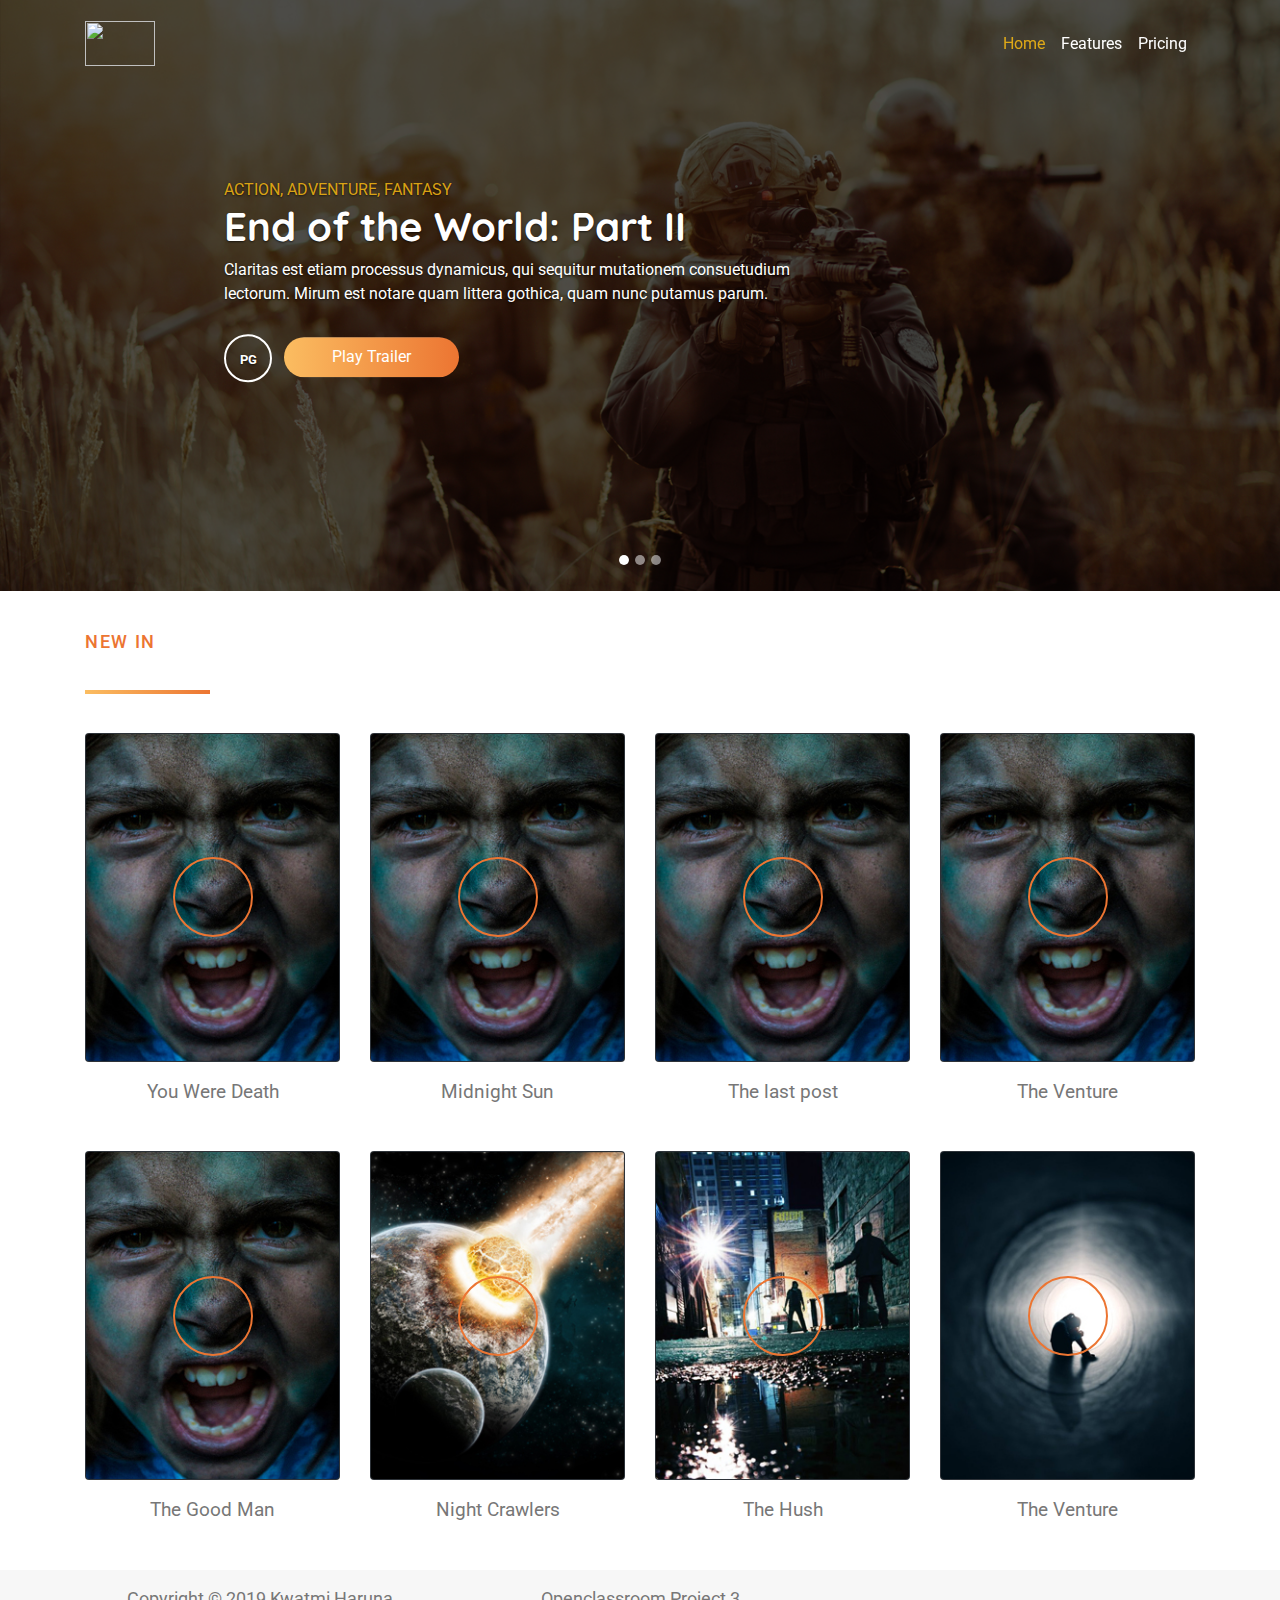
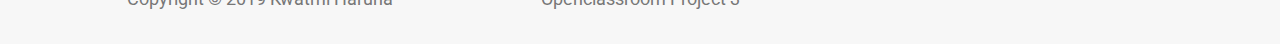
==== index.html @ f4b0bf97 "font changed" ====
<!DOCTYPE html>
<html>
<head>
	<title></title>
	<!-- css -->
	<link rel="stylesheet" href="https://stackpath.bootstrapcdn.com/bootstrap/4.3.1/css/bootstrap.min.css" integrity="sha384-ggOyR0iXCbMQv3Xipma34MD+dH/1fQ784/j6cY/iJTQUOhcWr7x9JvoRxT2MZw1T" crossorigin="anonymous">
	<!-- font -->
	<link rel="stylesheet" href="https://use.fontawesome.com/releases/v5.7.2/css/all.css" integrity="sha384-fnmOCqbTlWIlj8LyTjo7mOUStjsKC4pOpQbqyi7RrhN7udi9RwhKkMHpvLbHG9Sr" crossorigin="anonymous">
	<link href="https://fonts.googleapis.com/css?family=Roboto|Quicksand|Noto+Sans" rel="stylesheet">
	<!-- custom css  -->
	<link rel="stylesheet" type="text/css" href="css/style.css">
</head>
<body>
	<section class="header">
		<nav class="navbar navbar-expand-lg fixed-top navbar-light text-white  px-5 py-3">
			<div class="container nav-container">
  				<a class="navbar-brand header-logo" href="#"><img src="img/logo.png" alt=""></a>
  				<button class="navbar-toggler" type="button" data-toggle="collapse" data-target="#navbarNavAltMarkup" aria-controls="navbarNavAltMarkup" aria-expanded="false" aria-label="Toggle navigation">
  					<i class="fa fa-bars text-white"></i>
				</button>
			  	<div class="collapse navbar-collapse" id="navbarNavAltMarkup">
				    <div class="navbar-nav ml-auto">
				      <a class="nav-item nav-link active" href="#">Home <span class="sr-only">(current)</span></a>
				      <a class="nav-item nav-link" href="#">Features</a>
				      <a class="nav-item nav-link" href="#">Pricing</a>
				    
				    </div>
			  	</div>
			</div>
		</nav>
	</section>

	<!-- slider -->
	<section>
		<div class="cotainer-fluid">
  			<div id="carouselExampleCaptions" class="carousel slide" data-ride="carousel">
    			<ol class="carousel-indicators">
			      <li data-target="#carouselExampleCaptions" data-slide-to="0" class="active"></li>
			      <li data-target="#carouselExampleCaptions" data-slide-to="1"></li>
			      <li data-target="#carouselExampleCaptions" data-slide-to="2"></li>
    			</ol>
   				<div class="carousel-inner">
      				<div class="carousel-item active">
				        <img src="img/hero-1.jpg" alt="" class="d-block w-100" alt="...">
				        <div class="carousel-caption ">
				          <span>ACTION, ADVENTURE, FANTASY</span>
				          <h1 class="head-caption">End of the World: Part II</h1>
				          <p class="d-none  d-lg-block">Claritas est etiam processus dynamicus, qui sequitur mutationem consuetudium lectorum. Mirum est notare quam littera gothica, quam nunc putamus parum.</p>
				          <div class="buttons">
								<span class="certificate">
								PG
								</span>
					           <button type="button" class="btn btn-light btn-trailer px-5 py-2">Play Trailer</button>
				       		</div>
				        </div>
      				</div>
      				<div class="carousel-item" >
        				<img src="img/hero-2.jpg" class="d-block w-100" alt="...">
				        <div class="carousel-caption ">
				        <span>ACTION, ADVENTURE, FANTASY</span>
				          <h1 class="head-caption">End of the World: Part II</h1>
				          <p class="d-none  d-lg-block">Claritas est etiam processus dynamicus, qui sequitur mutationem consuetudium lectorum. Mirum est notare quam littera gothica, quam nunc putamus parum.</p>
				          <div class="buttons">
								<span class="certificate">
								PG
								</span>
					           <button type="button" class="btn btn-light btn-trailer px-5 py-2">Play Trailer</button>
				       		</div>
				        </div>
      				</div>
      				<div class="carousel-item">
				        <img src="img/hero-3.jpg" class="d-block w-100" alt="...">
				        <div class="carousel-caption ">
				        	<span>ACTION, ADVENTURE, FANTASY</span>
	          				<h1 class="head-caption">End of the World: Part II</h1>
	          				<p class="d-none  d-lg-block">Claritas est etiam processus dynamicus, qui sequitur mutationem consuetudium lectorum. Mirum est notare quam littera gothica, quam nunc putamus parum.</p>
	          				 <div class="buttons">
								<span class="certificate">
								PG
								</span>
					           <button type="button" class="btn btn-light btn-trailer px-5 py-2">Play Trailer</button>
				       		</div>
	        			</div>
      				</div>
    			</div>
    			<!-- <a class="carousel-control-prev" href="#carouselExampleCaptions" role="button" data-slide="prev">
			      <span class="carousel-control-prev-icon" aria-hidden="true"></span>
			      <span class="sr-only">Previous</span>
    			</a>
			    <a class="carousel-control-next" href="#carouselExampleCaptions" role="button" data-slide="next">
			      <span class="carousel-control-next-icon" aria-hidden="true"></span>
			      <span class="sr-only">Next</span>
			    </a> -->
    		</div>
		</div>
	</section>
	<!-- test -->
	<scection>
		<div class="container">
			<div class="row py-3">
				<div class="col-lg-12 my-4">
					<h2 class="tittle-txt">New in</h2>
				</div>

				
				<div class="col-lg-3 col-md-6 col-sm-6 col-xs-12 my-3">
					<div class="card bg-dark text-white rounded testing ">
					  <img src="img/movie-1.jpg" class="card-img testing" alt="...">
					  <div class="card-img-overlay overlay-bg ">
					  	<div class="card-tittle text-center aling-self-center">
					  		<i class="fas fa-play" data-toggle="modal" data-target="#exampleModalCenter" ></i>	
					  	</div>					    
					  </div>
					</div>
					<div class="rating text-center py-2">
						<p>You Were Death</p>
						<i class="fas fa-star  review"></i>
						<i class="fas fa-star  review"></i>
						<i class="fas fa-star  review"></i>
						<i class="fas fa-star review"></i>
						<i class="fas fa-star review"></i>
					</div>
				</div>
				<div class="col-lg-3 col-md-6 col-sm-6 col-xs-12 my-3 ">
					<div class="card bg-dark text-white rounded ">
					  <img src="img/movie-1.jpg" class="card-img " alt="...">
					  <div class="card-img-overlay overlay-bg ">
					  	<div class="card-tittle text-center aling-self-center">
					  		<i class="fas fa-play" data-toggle="modal" data-target="#exampleModalCenter"></i>	
					  	</div>
										    
					  </div>
					</div>
					<div class="rating text-center py-2">
						<p>Midnight Sun</p>
						<i class="fas fa-star  review"></i>
						<i class="fas fa-star  review"></i>
						<i class="fas fa-star  "></i>
						<i class="fas fa-star "></i>
						<i class="fas fa-star "></i>
					</div>
				</div>
				<div class="col-lg-3 col-md-6 col-sm-6 col-xs-12 my-3">
					<div class="card bg-dark text-white rounded ">
					  <img src="img/movie-1.jpg" class="card-img testing" alt="...">
					  <div class="card-img-overlay overlay-bg ">
					  	<div class="card-tittle text-center aling-self-center">
					  		<i class="fas fa-play" data-toggle="modal" data-target="#exampleModalCenter"></i>	
					  	</div>				    
					  </div>
					</div>
					<div class="rating text-center py-2">
						<p>The last post</p>
						<i class="fas fa-star  review"></i>
						<i class="fas fa-star  review"></i>
						<i class="fas fa-star  review"></i>
						<i class="fas fa-star review"></i>
						<i class="fas fa-star "></i>
					</div>
				</div>
				<div class="col-lg-3 col-md-6 col-sm-6 col-xs-12  my-3">
					<div class="card bg-dark text-white rounded ">
					  <img src="img/movie-1.jpg" class="card-img testing" alt="...">
					  <div class="card-img-overlay overlay-bg ">
					  	<div class="card-tittle text-center aling-self-center">
					  		<i class="fas fa-play" data-toggle="modal" data-target="#exampleModalCenter"></i>	
					  	</div>				    
					  </div>
					</div>
					<div class="rating text-center py-2">
						<p>The Venture</p>
						<i class="fas fa-star  review"></i>
						<i class="fas fa-star  review"></i>
						<i class="fas fa-star  review"></i>
						<i class="fas fa-star "></i>
						<i class="fas fa-star "></i>
					</div>
				</div>
				<div class="col-lg-3 col-md-6 col-sm-6 col-xs-12 my-3 ">
					<div class="card bg-dark text-white rounded ">
					  <img src="img/movie-1.jpg" class="card-img testing" alt="...">
					  <div class="card-img-overlay overlay-bg ">
					  	<div class="card-tittle text-center aling-self-center">
					  		<i class="fas fa-play" data-toggle="modal" data-target="#exampleModalCenter"></i>	
					  	</div>
										    
					  </div>
					</div>
					<div class="rating text-center py-2">
						<p>The Good Man</p>
						<i class="fas fa-star  review"></i>
						<i class="fas fa-star  review"></i>
						<i class="fas fa-star  review"></i>
						<i class="fas fa-star "></i>
						<i class="fas fa-star "></i>
					</div>
				</div>
				<div class="col-lg-3 col-md-6 col-sm-6 col-xs-12 my-3">
					<div class="card bg-dark text-white">
					  <img src="img/movie-2.jpg" class="card-img" alt="...">
					  <div class="card-img-overlay overlay-bg">
					    <div class="card-title text-center aling-self-center">
					  		<i class="fas fa-play" data-toggle="modal" data-target="#exampleModalCenter"></i>	
					  	</div>
					  </div>
					</div>
					<div class="rating text-center py-2">
						<p>Night Crawlers</p>
						<i class="fas fa-star  review"></i>
						<i class="fas fa-star  review"></i>
						<i class="fas fa-star  review"></i>
						<i class="fas fa-star review"></i>
						<i class="fas fa-star review"></i>
					</div>
				</div>
				<div class="col-lg-3 col-md-6 col-sm-6 col-xs-12 my-3">
					<div class="card bg-dark text-white">
					  <img src="img/movie-3.jpg" class="card-img card-over" alt="...">
					  <div class="card-img-overlay overlay-bg">
					    <div class="card-tittle text-center aling-self-center">
					  		<i class="fas fa-play" data-toggle="modal" data-target="#exampleModalCenter"></i>	
					  	</div>
					  </div>
					</div>
					<div class="rating text-center py-2">
						<p>The Hush</p>
						<i class="fas fa-star  review"></i>
						<i class="fas fa-star  review"></i>
						<i class="fas fa-star  review"></i>
						<i class="fas fa-star"></i>
						<i class="fas fa-star"></i>
					</div>
				</div>
				<div class="col-lg-3 col-md-6 col-sm-6 col-xs-12 my-3">
					<div class="card bg-dark text-white testing">
					  <img src="img/movie-4.jpg" class="card-img" alt="...">
					  <div class="card-img-overlay overlay-bg">
					    <div class="card-tittle text-center aling-self-center">
					  		<i class="fas fa-play" data-toggle="modal" data-target="#exampleModalCenter"></i>	
					  	</div>
					  </div>
					</div>
					<div class="rating text-center py-2">
						<p>The Venture</p>
						<i class="fas fa-star  review"></i>
						<i class="fas fa-star  review"></i>
						<i class="fas fa-star  review"></i>
						<i class="fas fa-star review"></i>
						<i class="fas fa-star"></i>
					</div>
				</div>
				
			</div>
			
		</div>
	</scection>
	<section>
		<footer>
				<div class="container py-3"	>
					<div class="row">
						<div class="col-lg-4 text-center  col-md-6 col-sm-6 col-xs-12">
							<p class="footer-text">Copyright &copy; 2019 Kwatmi Haruna</p>
						</div>
						<div class="col-lg-4 text-center  col-md-6 col-sm-6 col-xs-12">
							<p class="footer-text">Openclassroom Project 3 </p>
						</div>
						<div class="col-lg-4 text-center  col-md-12 col-sm-6 col-xs-12">
							<i class="fab fa-facebook-square footer-icon review"></i>
							<i class="fab fa-twitter-square footer-icon review"></i>
							<i class="fab fa-instagram footer-icon review"></i>
							
						</div>
					</div>
					
				</div>
		</footer>
	</section>

	<!-- modal -->

	<div class="modal fade" id="exampleModalCenter" tabindex="-1" role="dialog" aria-labelledby="exampleModalCenterTitle" aria-hidden="true">
  <div class="modal-dialog modal-dialog-centered" role="document">
    <div class="modal-content">
      <div class="modal-header">
        <h5 class="modal-title" id="exampleModalCenterTitle">Modal title</h5>
        <button type="button" class="close" data-dismiss="modal" aria-label="Close">
          <span aria-hidden="true">&times;</span>
        </button>
      </div>
      <div class="modal-body p-0">
       <iframe width="498" height="315" src="https://www.youtube.com/embed/rPCzao7H6n8?start=14" frameborder="0" allow="accelerometer; autoplay; encrypted-media; gyroscope; picture-in-picture" allowfullscreen></iframe>
      </div>
      <div class="modal-footer">
        <button type="button" class="btn btn-light btn-trailer px-5 py-2" data-dismiss="modal">Close</button>
        <button type="button" class="btn btn-light btn-trailer px-5 py-2">Register to watch</button>
      </div>
    </div>
  </div>
</div>


	<!-- js -->
	<script src="https://code.jquery.com/jquery-3.3.1.slim.min.js" integrity="sha384-q8i/X+965DzO0rT7abK41JStQIAqVgRVzpbzo5smXKp4YfRvH+8abtTE1Pi6jizo" crossorigin="anonymous"></script>
	<script src="https://cdnjs.cloudflare.com/ajax/libs/popper.js/1.14.7/umd/popper.min.js" integrity="sha384-UO2eT0CpHqdSJQ6hJty5KVphtPhzWj9WO1clHTMGa3JDZwrnQq4sF86dIHNDz0W1" crossorigin="anonymous"></script>
	<script src="https://stackpath.bootstrapcdn.com/bootstrap/4.3.1/js/bootstrap.min.js" integrity="sha384-JjSmVgyd0p3pXB1rRibZUAYoIIy6OrQ6VrjIEaFf/nJGzIxFDsf4x0xIM+B07jRM" crossorigin="anonymous"></script>

	<script type="text/javascript">
		 $(window).on("scroll", function() {
            if($(window).scrollTop()) {
                  $('.navbar').addClass('black');
            }

            else {
                  $('.navbar').removeClass('black');
            }
      })
	</script>

	<script type="text/javascript">
		$('.carousel').carousel({
	  interval: 2000
	})
	</script>



</body>
</html>
---- css/style.css ----
body  {
    height: 100%;
    font-family: Roboto;
    color: #fff;

}


.header-logo img{
	width: 70px;
	height: 45px;
}

.navbar-toggler-icon{
  color: #fff;
}
.navbar-light .navbar-nav .nav-link {
    color: rgb(255, 255, 255);
}

.navbar-light .navbar-nav .nav-link:hover {
    color: rgb(255, 255, 255);
    
}

.navbar-light .navbar-nav .active>.nav-link, .navbar-light .navbar-nav .nav-link.active, .navbar-light .navbar-nav .nav-link.show, .navbar-light .navbar-nav .show>.nav-link {
    color: rgba(241, 181, 20, 0.9);
}
.navbar-light .navbar-nav .nav-link:focus, .navbar-light .navbar-nav .nav-link:hover {
    color: rgba(223, 130, 36, 0.92);
}
 .black{
	background-color: #000000d4;
	transition: 5s;
}
/*.carousel-item img{
	width: 100%;
	height: 100%;
}*/
.carousel-item:after {
	content:"";
  display:block;
  position:absolute;
  top:0;
  bottom:0;
  left:0;
  right:0;
  
  background:rgba(0,0,0,0.57);

}

.carousel-indicators li {
  width: 10px;
  height: 10px;
  border-radius: 100%;
}


.carousel-caption {
  position: absolute;
  top: 50%;
  left: 40%;
  transform: translate(-50%, -50%);  
  z-index: 10;
  
  padding-top: 20px;
  
  padding-bottom: 20px;
  
  color: #fff;
  
  text-align: left;
  
  text-shadow: 0 1px 2px rgba(0, 0, 0, .6);

 
}


span {
	 text-align: center;
	 margin-top:  10px;
	 margin-bottom: 30px;
	    color: rgba(241, 181, 20, 0.9);

}

.btn-trailer {

	    border: none;
    background-image: linear-gradient(to right,#fbbd61,#ec7532);
    color: #fff;
    border-radius: 20px;
}

.head-caption{

	 font-family: Quicksand ;
	 font-weight: bold;


}



.certificate{

	    font-size: 13px;
    font-weight: 700;
    line-height: 48px;
    display: inline-block;
    width: 48px;
    height: 48px;
    margin-right: 8px;
    transform: translateY(2px);
    text-align: center;
    color: #fff;
    border: solid 2px #fff;
    border-radius: 50%;
}


/*cards */

.tittle-txt{

      font-size: 18px;
    margin-bottom: 40px;
    letter-spacing: 1.7px;
    text-transform: uppercase;
    color: #ec7532;
}
.tittle-txt::after{
  position: absolute;
    right: auto;
    bottom: -1px;
    display: block;
    width: 125px;
    height: 4px;
    content: '';
    background-image: linear-gradient(to right,#fbbd61,#ec7532);
}

.overlay-bg{

  background:transparent;
  border: 2px solid #ec7532;
  width: 80px;
  height: 80px;
  position: absolute;
  top: 50%;
  left: 50%;
  transform: translate(-50%, -50%);  
  border-radius: 50%;
}
.overlay-bg:hover{

  background:#ec7532;
  width: 80px;
  height: 80px;
  position: absolute;
  top: 50%;
  left: 50%;
  transform: translate(-50%, -50%);  
  border-radius: 50%;
  /*zoom: 1.1*/
  /*color: #ec7532;*/
  ;


}

.fa-play{

 
  font-size: 2.5em;
   color: #fff;

}

.foverlay-bg:hover~ .fa-play{

 
  font-size: 2.5em;
   
    
}

.rating{

  font-size: 1em;
  color: #777;
}

.rating p{
    margin-top: 0.5rem;
    margin-bottom: 0.3rem;
    font-size: 1.2em;

}
.review{
  color: #ec7532;

}

.fa-bars{

  font-size: 2.5em;
}

footer  {
    display: block;
    background: #f7f7f7;
}
.footer-text{

  color: #777;
  font-size:  1.1em;
}

.footer-icon{
  font-size:  2.5em;
}
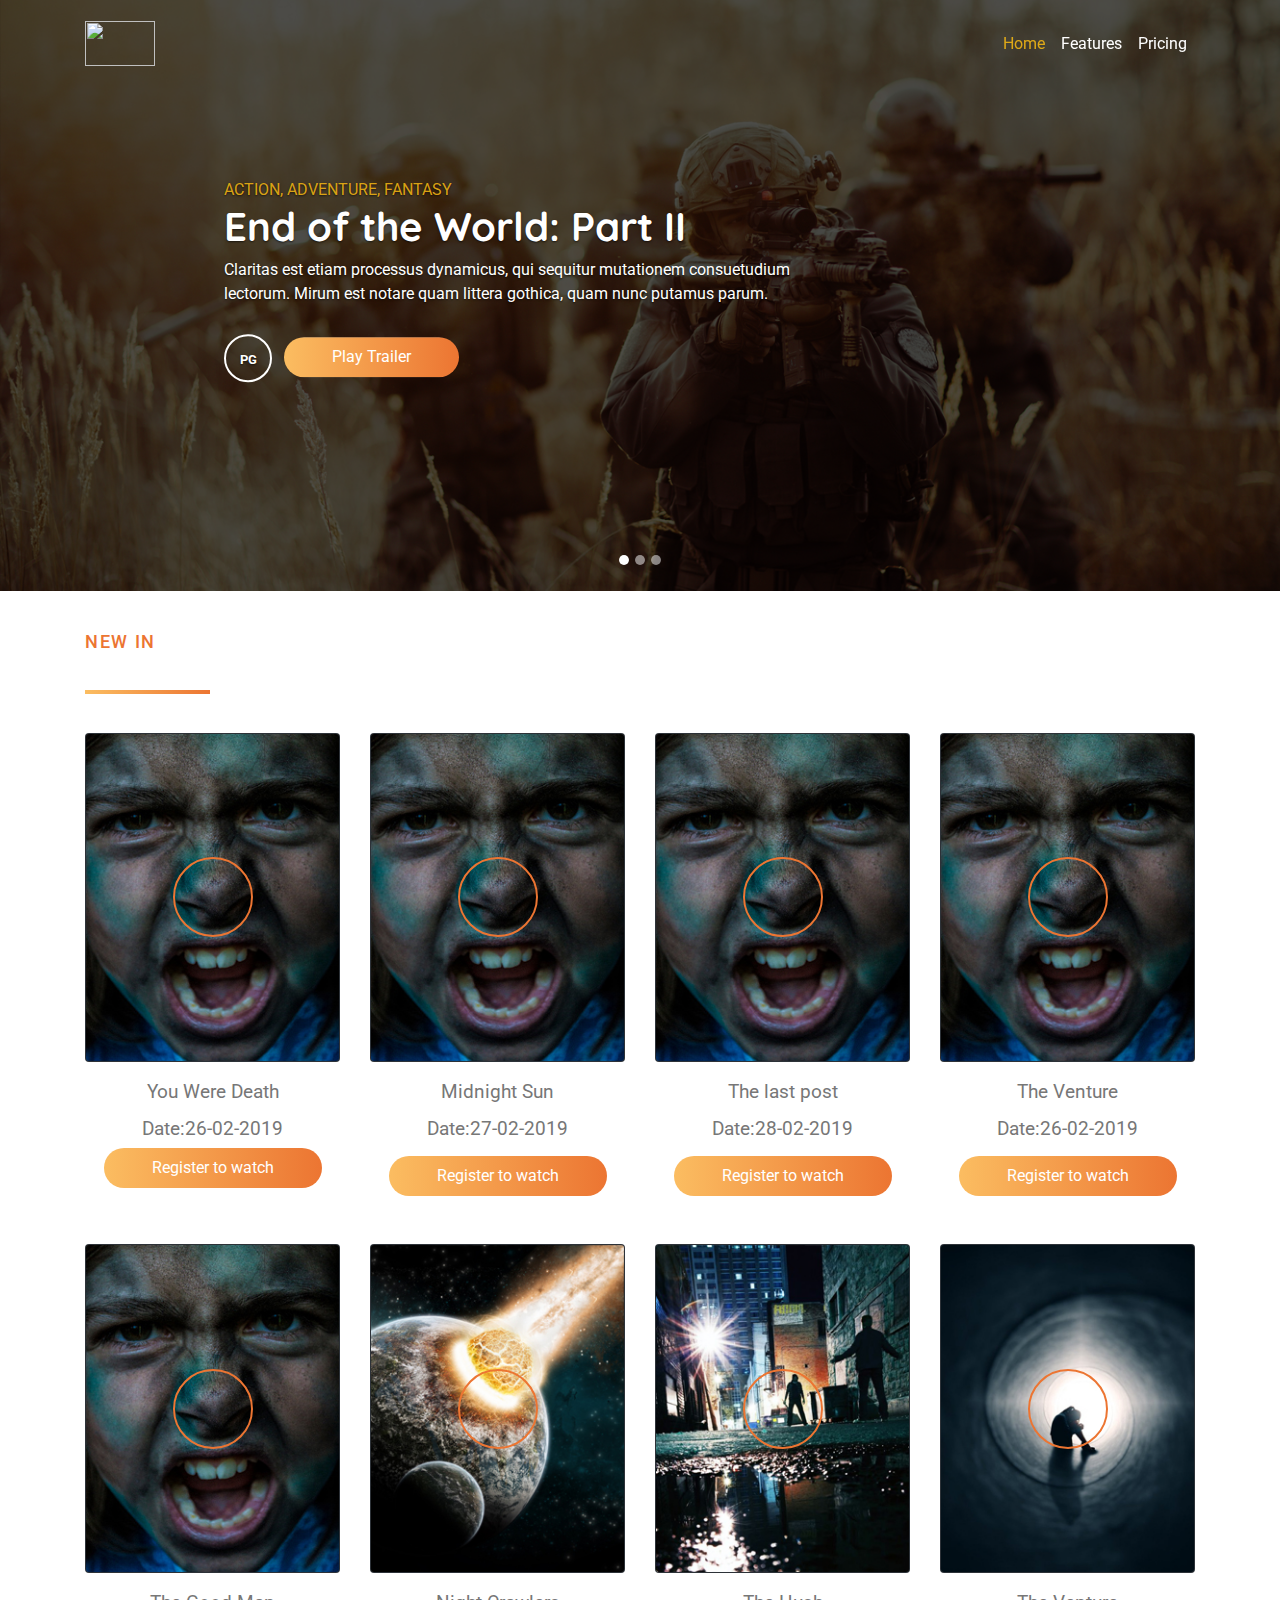
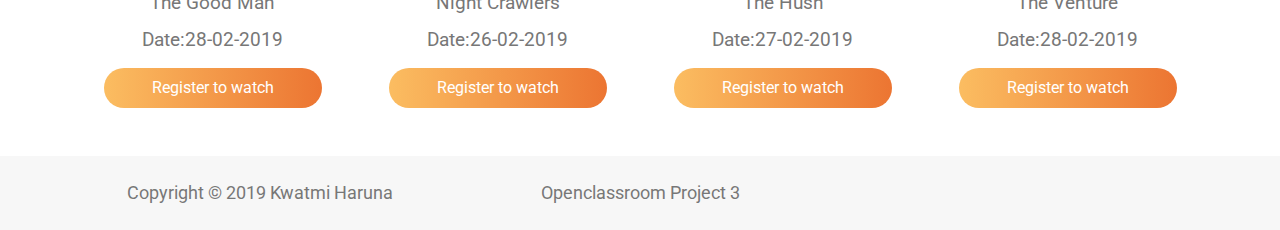
==== commit d1454515: "Update index.html" ====
--- a/index.html
+++ b/index.html
@@ -83,14 +83,6 @@
 	        			</div>
       				</div>
     			</div>
-    			<!-- <a class="carousel-control-prev" href="#carouselExampleCaptions" role="button" data-slide="prev">
-			      <span class="carousel-control-prev-icon" aria-hidden="true"></span>
-			      <span class="sr-only">Previous</span>
-    			</a>
-			    <a class="carousel-control-next" href="#carouselExampleCaptions" role="button" data-slide="next">
-			      <span class="carousel-control-next-icon" aria-hidden="true"></span>
-			      <span class="sr-only">Next</span>
-			    </a> -->
     		</div>
 		</div>
 	</section>
@@ -113,12 +105,14 @@
 					  </div>
 					</div>
 					<div class="rating text-center py-2">
-						<p>You Were Death</p>
-						<i class="fas fa-star  review"></i>
-						<i class="fas fa-star  review"></i>
-						<i class="fas fa-star  review"></i>
-						<i class="fas fa-star review"></i>
-						<i class="fas fa-star review"></i>
+						<p>You Were Death </p>
+						<i class="fas fa-star  review"></i>
+						<i class="fas fa-star  review"></i>
+						<i class="fas fa-star  review"></i>
+						<i class="fas fa-star review"></i>
+						<i class="fas fa-star review"></i>
+						<p>Date:26-02-2019</p>
+						 <button type="button" class="btn btn-light btn-trailer px-5 py-2">Register to watch</button>
 					</div>
 				</div>
 				<div class="col-lg-3 col-md-6 col-sm-6 col-xs-12 my-3 ">
@@ -138,6 +132,8 @@
 						<i class="fas fa-star  "></i>
 						<i class="fas fa-star "></i>
 						<i class="fas fa-star "></i>
+						<p>Date:27-02-2019</p>
+						 <button type="button" class="btn btn-light btn-trailer my-2 px-5 py-2">Register to watch</button>
 					</div>
 				</div>
 				<div class="col-lg-3 col-md-6 col-sm-6 col-xs-12 my-3">
@@ -156,6 +152,8 @@
 						<i class="fas fa-star  review"></i>
 						<i class="fas fa-star review"></i>
 						<i class="fas fa-star "></i>
+						<p>Date:28-02-2019</p>
+						 <button type="button" class="btn btn-light btn-trailer my-2 px-5 py-2">Register to watch</button>
 					</div>
 				</div>
 				<div class="col-lg-3 col-md-6 col-sm-6 col-xs-12  my-3">
@@ -174,7 +172,10 @@
 						<i class="fas fa-star  review"></i>
 						<i class="fas fa-star "></i>
 						<i class="fas fa-star "></i>
-					</div>
+						<p>Date:26-02-2019</p>
+						 <button type="button" class="btn btn-light btn-trailer my-2 px-5 py-2">Register to watch</button>
+					</div>
+
 				</div>
 				<div class="col-lg-3 col-md-6 col-sm-6 col-xs-12 my-3 ">
 					<div class="card bg-dark text-white rounded ">
@@ -193,6 +194,8 @@
 						<i class="fas fa-star  review"></i>
 						<i class="fas fa-star "></i>
 						<i class="fas fa-star "></i>
+						<p>Date:28-02-2019</p>
+						 <button type="button" class="btn btn-light btn-trailer my-2 px-5 py-2">Register to watch</button>
 					</div>
 				</div>
 				<div class="col-lg-3 col-md-6 col-sm-6 col-xs-12 my-3">
@@ -211,6 +214,8 @@
 						<i class="fas fa-star  review"></i>
 						<i class="fas fa-star review"></i>
 						<i class="fas fa-star review"></i>
+						<p>Date:26-02-2019</p>
+						 <button type="button" class="btn btn-light btn-trailer my-2 px-5 py-2">Register to watch</button>
 					</div>
 				</div>
 				<div class="col-lg-3 col-md-6 col-sm-6 col-xs-12 my-3">
@@ -229,6 +234,8 @@
 						<i class="fas fa-star  review"></i>
 						<i class="fas fa-star"></i>
 						<i class="fas fa-star"></i>
+						<p>Date:27-02-2019</p>
+						 <button type="button" class="btn btn-light btn-trailer my-2 px-5 py-2">Register to watch</button>
 					</div>
 				</div>
 				<div class="col-lg-3 col-md-6 col-sm-6 col-xs-12 my-3">
@@ -241,12 +248,14 @@
 					  </div>
 					</div>
 					<div class="rating text-center py-2">
-						<p>The Venture</p>
+						<p>The Venture </p>
 						<i class="fas fa-star  review"></i>
 						<i class="fas fa-star  review"></i>
 						<i class="fas fa-star  review"></i>
 						<i class="fas fa-star review"></i>
 						<i class="fas fa-star"></i>
+						<p>Date:28-02-2019</p>
+						 <button type="button" class="btn btn-light btn-trailer my-2 px-5 py-2">Register to watch</button>
 					</div>
 				</div>
 				
@@ -258,11 +267,11 @@
 		<footer>
 				<div class="container py-3"	>
 					<div class="row">
-						<div class="col-lg-4 text-center  col-md-6 col-sm-6 col-xs-12">
-							<p class="footer-text">Copyright &copy; 2019 Kwatmi Haruna</p>
+						<div class="col-lg-4 text-center  col-md-6 col-sm-6 col-xs-12 py-2">
+							<p class="footer-text my-0">Copyright &copy; 2019 Kwatmi Haruna</p>
 						</div>
-						<div class="col-lg-4 text-center  col-md-6 col-sm-6 col-xs-12">
-							<p class="footer-text">Openclassroom Project 3 </p>
+						<div class="col-lg-4 text-center  col-md-6 col-sm-6 col-xs-12 py-2">
+							<p class="footer-text my-0">Openclassroom Project 3 </p>
 						</div>
 						<div class="col-lg-4 text-center  col-md-12 col-sm-6 col-xs-12">
 							<i class="fab fa-facebook-square footer-icon review"></i>
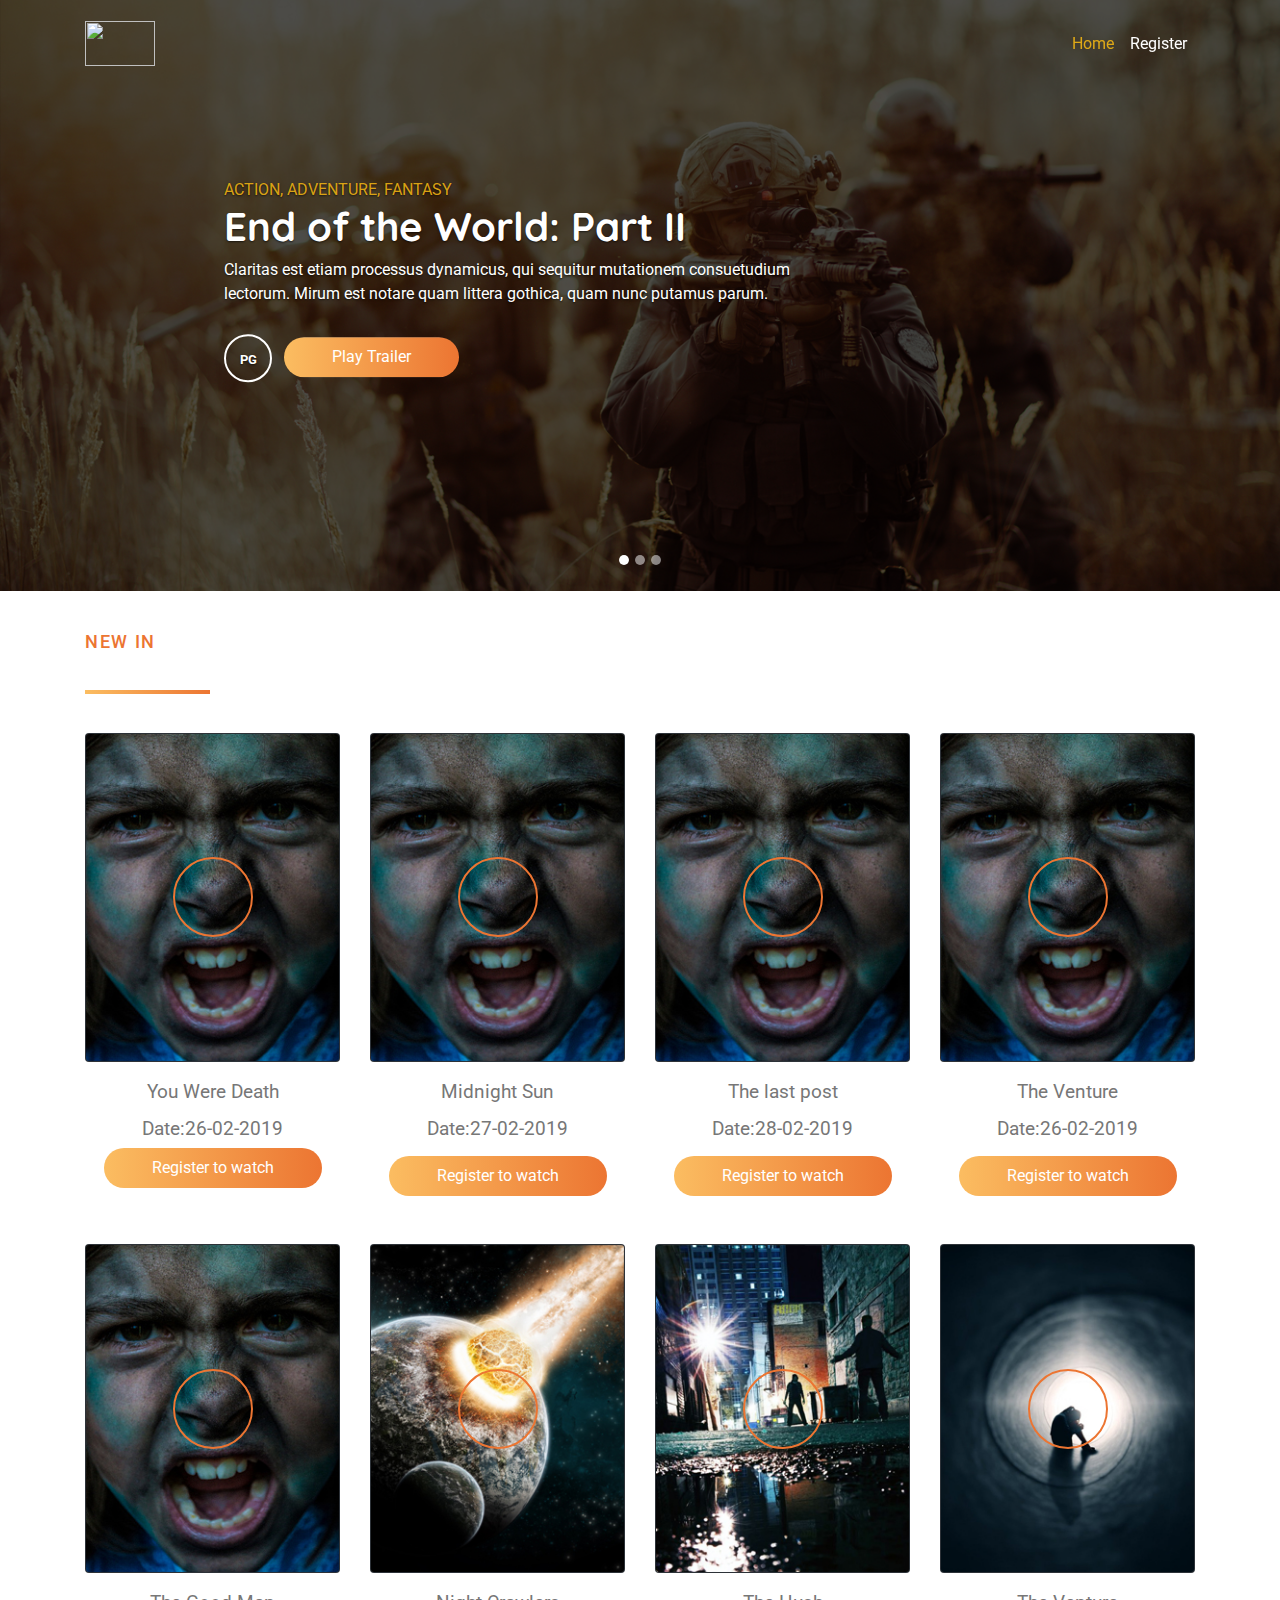
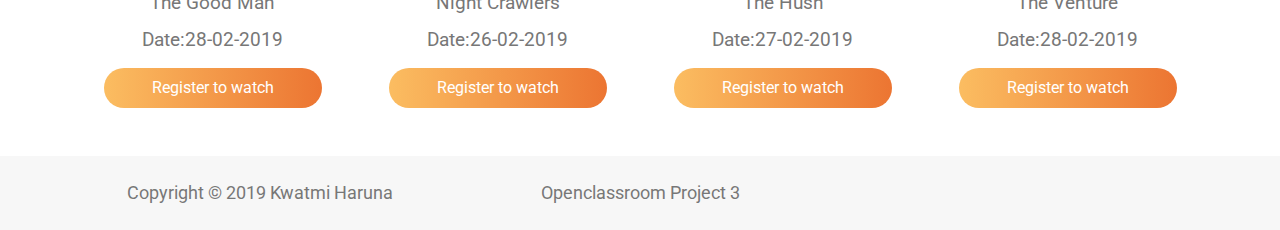
==== commit 9f39a7d0: "Update index.html" ====
--- a/index.html
+++ b/index.html
@@ -14,15 +14,15 @@
 	<section class="header">
 		<nav class="navbar navbar-expand-lg fixed-top navbar-light text-white  px-5 py-3">
 			<div class="container nav-container">
-  				<a class="navbar-brand header-logo" href="#"><img src="img/logo.png" alt=""></a>
+  				<a class="navbar-brand header-logo" href="index.html"><img src="img/logo.png" alt=""></a>
   				<button class="navbar-toggler" type="button" data-toggle="collapse" data-target="#navbarNavAltMarkup" aria-controls="navbarNavAltMarkup" aria-expanded="false" aria-label="Toggle navigation">
   					<i class="fa fa-bars text-white"></i>
 				</button>
 			  	<div class="collapse navbar-collapse" id="navbarNavAltMarkup">
 				    <div class="navbar-nav ml-auto">
-				      <a class="nav-item nav-link active" href="#">Home <span class="sr-only">(current)</span></a>
-				      <a class="nav-item nav-link" href="#">Features</a>
-				      <a class="nav-item nav-link" href="#">Pricing</a>
+				      <a class="nav-item nav-link active" href="index.html">Home <span class="sr-only">(current)</span></a>
+				      <a class="nav-item nav-link" href="register.html">Register</a>
+				     
 				    
 				    </div>
 			  	</div>
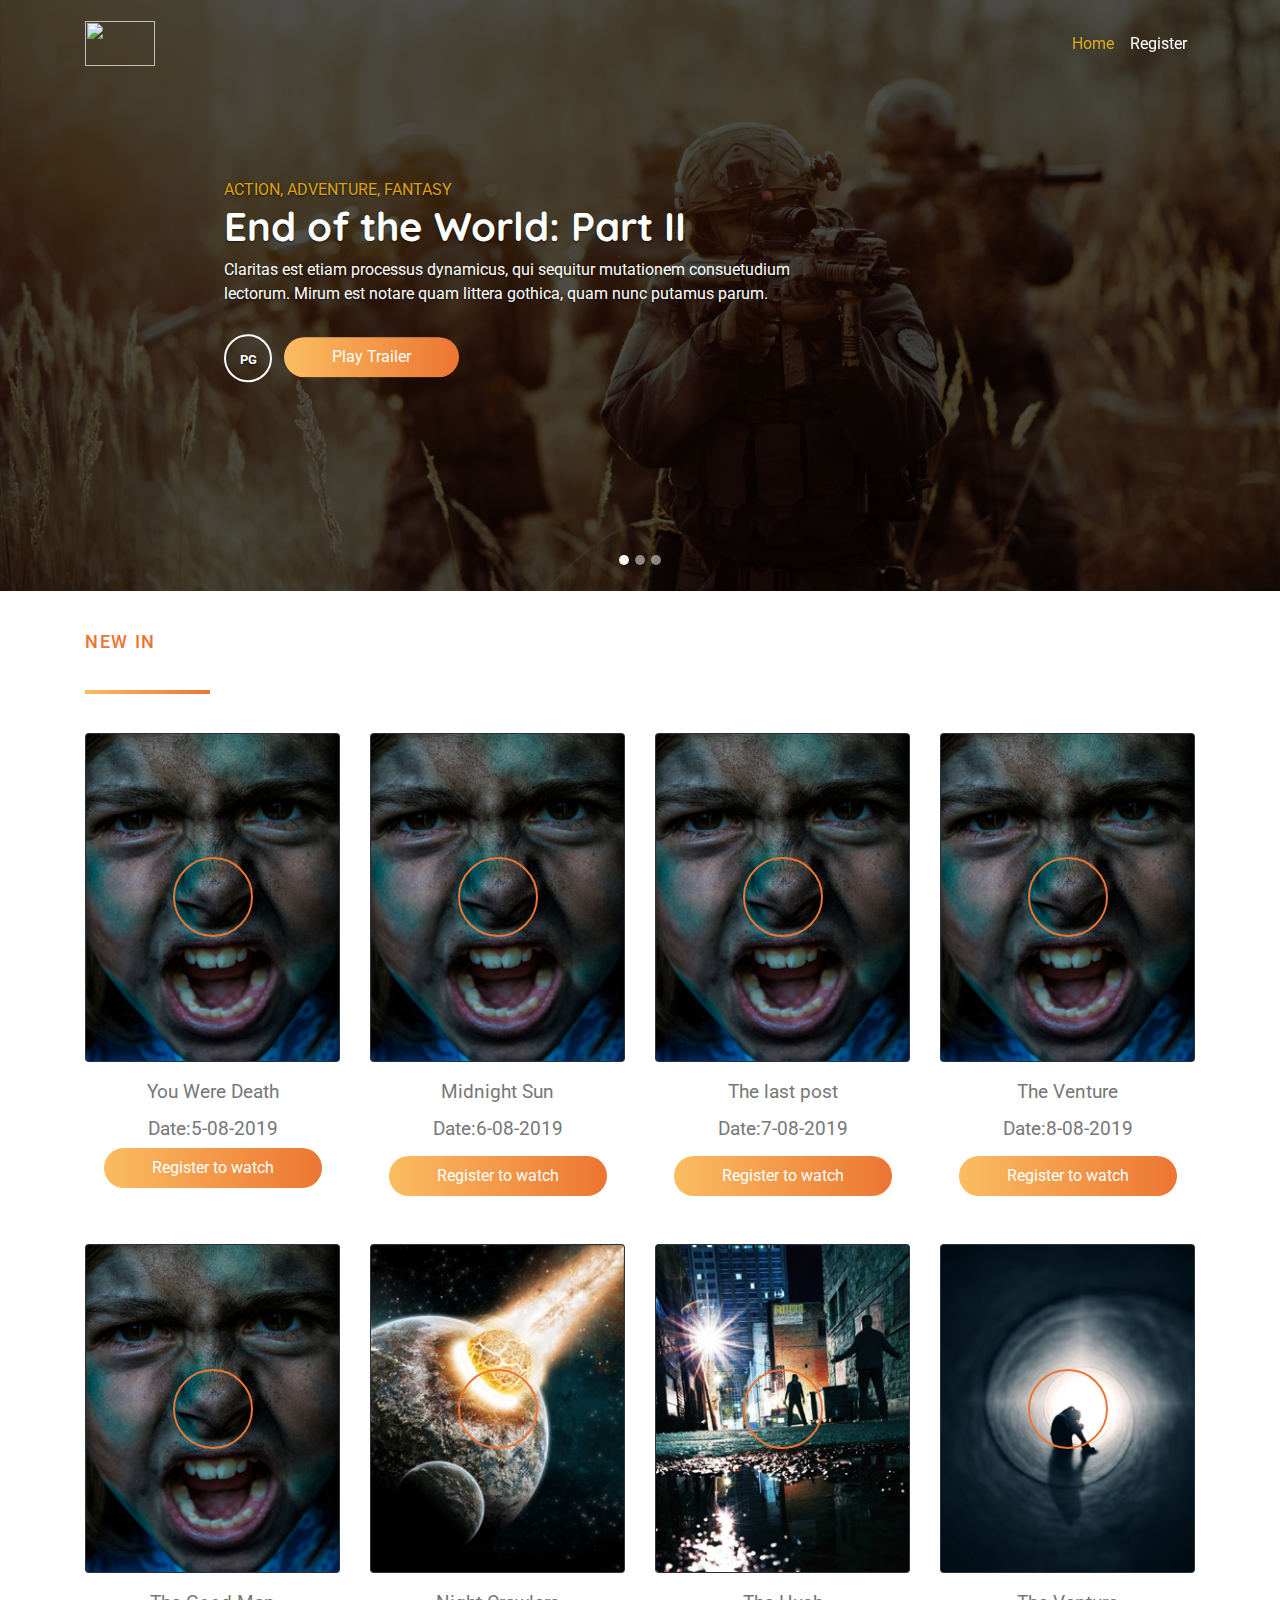
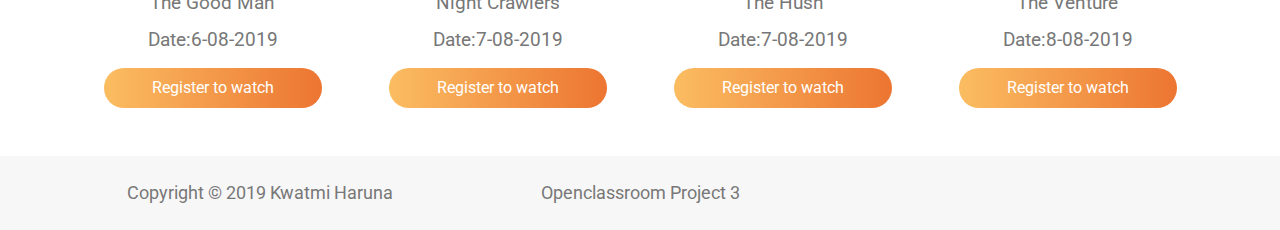
==== commit 0b0860b6: "Update index.html" ====
--- a/index.html
+++ b/index.html
@@ -111,7 +111,7 @@
 						<i class="fas fa-star  review"></i>
 						<i class="fas fa-star review"></i>
 						<i class="fas fa-star review"></i>
-						<p>Date:26-02-2019</p>
+						<p>Date:5-08-2019</p>
 						 <button type="button" class="btn btn-light btn-trailer px-5 py-2">Register to watch</button>
 					</div>
 				</div>
@@ -132,7 +132,7 @@
 						<i class="fas fa-star  "></i>
 						<i class="fas fa-star "></i>
 						<i class="fas fa-star "></i>
-						<p>Date:27-02-2019</p>
+						<p>Date:6-08-2019</p>
 						 <button type="button" class="btn btn-light btn-trailer my-2 px-5 py-2">Register to watch</button>
 					</div>
 				</div>
@@ -152,7 +152,7 @@
 						<i class="fas fa-star  review"></i>
 						<i class="fas fa-star review"></i>
 						<i class="fas fa-star "></i>
-						<p>Date:28-02-2019</p>
+						<p>Date:7-08-2019</p>
 						 <button type="button" class="btn btn-light btn-trailer my-2 px-5 py-2">Register to watch</button>
 					</div>
 				</div>
@@ -172,7 +172,7 @@
 						<i class="fas fa-star  review"></i>
 						<i class="fas fa-star "></i>
 						<i class="fas fa-star "></i>
-						<p>Date:26-02-2019</p>
+						<p>Date:8-08-2019</p>
 						 <button type="button" class="btn btn-light btn-trailer my-2 px-5 py-2">Register to watch</button>
 					</div>
 
@@ -194,7 +194,7 @@
 						<i class="fas fa-star  review"></i>
 						<i class="fas fa-star "></i>
 						<i class="fas fa-star "></i>
-						<p>Date:28-02-2019</p>
+						<p>Date:6-08-2019</p>
 						 <button type="button" class="btn btn-light btn-trailer my-2 px-5 py-2">Register to watch</button>
 					</div>
 				</div>
@@ -214,7 +214,7 @@
 						<i class="fas fa-star  review"></i>
 						<i class="fas fa-star review"></i>
 						<i class="fas fa-star review"></i>
-						<p>Date:26-02-2019</p>
+						<p>Date:7-08-2019</p>
 						 <button type="button" class="btn btn-light btn-trailer my-2 px-5 py-2">Register to watch</button>
 					</div>
 				</div>
@@ -234,7 +234,7 @@
 						<i class="fas fa-star  review"></i>
 						<i class="fas fa-star"></i>
 						<i class="fas fa-star"></i>
-						<p>Date:27-02-2019</p>
+						<p>Date:7-08-2019</p>
 						 <button type="button" class="btn btn-light btn-trailer my-2 px-5 py-2">Register to watch</button>
 					</div>
 				</div>
@@ -254,7 +254,7 @@
 						<i class="fas fa-star  review"></i>
 						<i class="fas fa-star review"></i>
 						<i class="fas fa-star"></i>
-						<p>Date:28-02-2019</p>
+						<p>Date:8-08-2019</p>
 						 <button type="button" class="btn btn-light btn-trailer my-2 px-5 py-2">Register to watch</button>
 					</div>
 				</div>
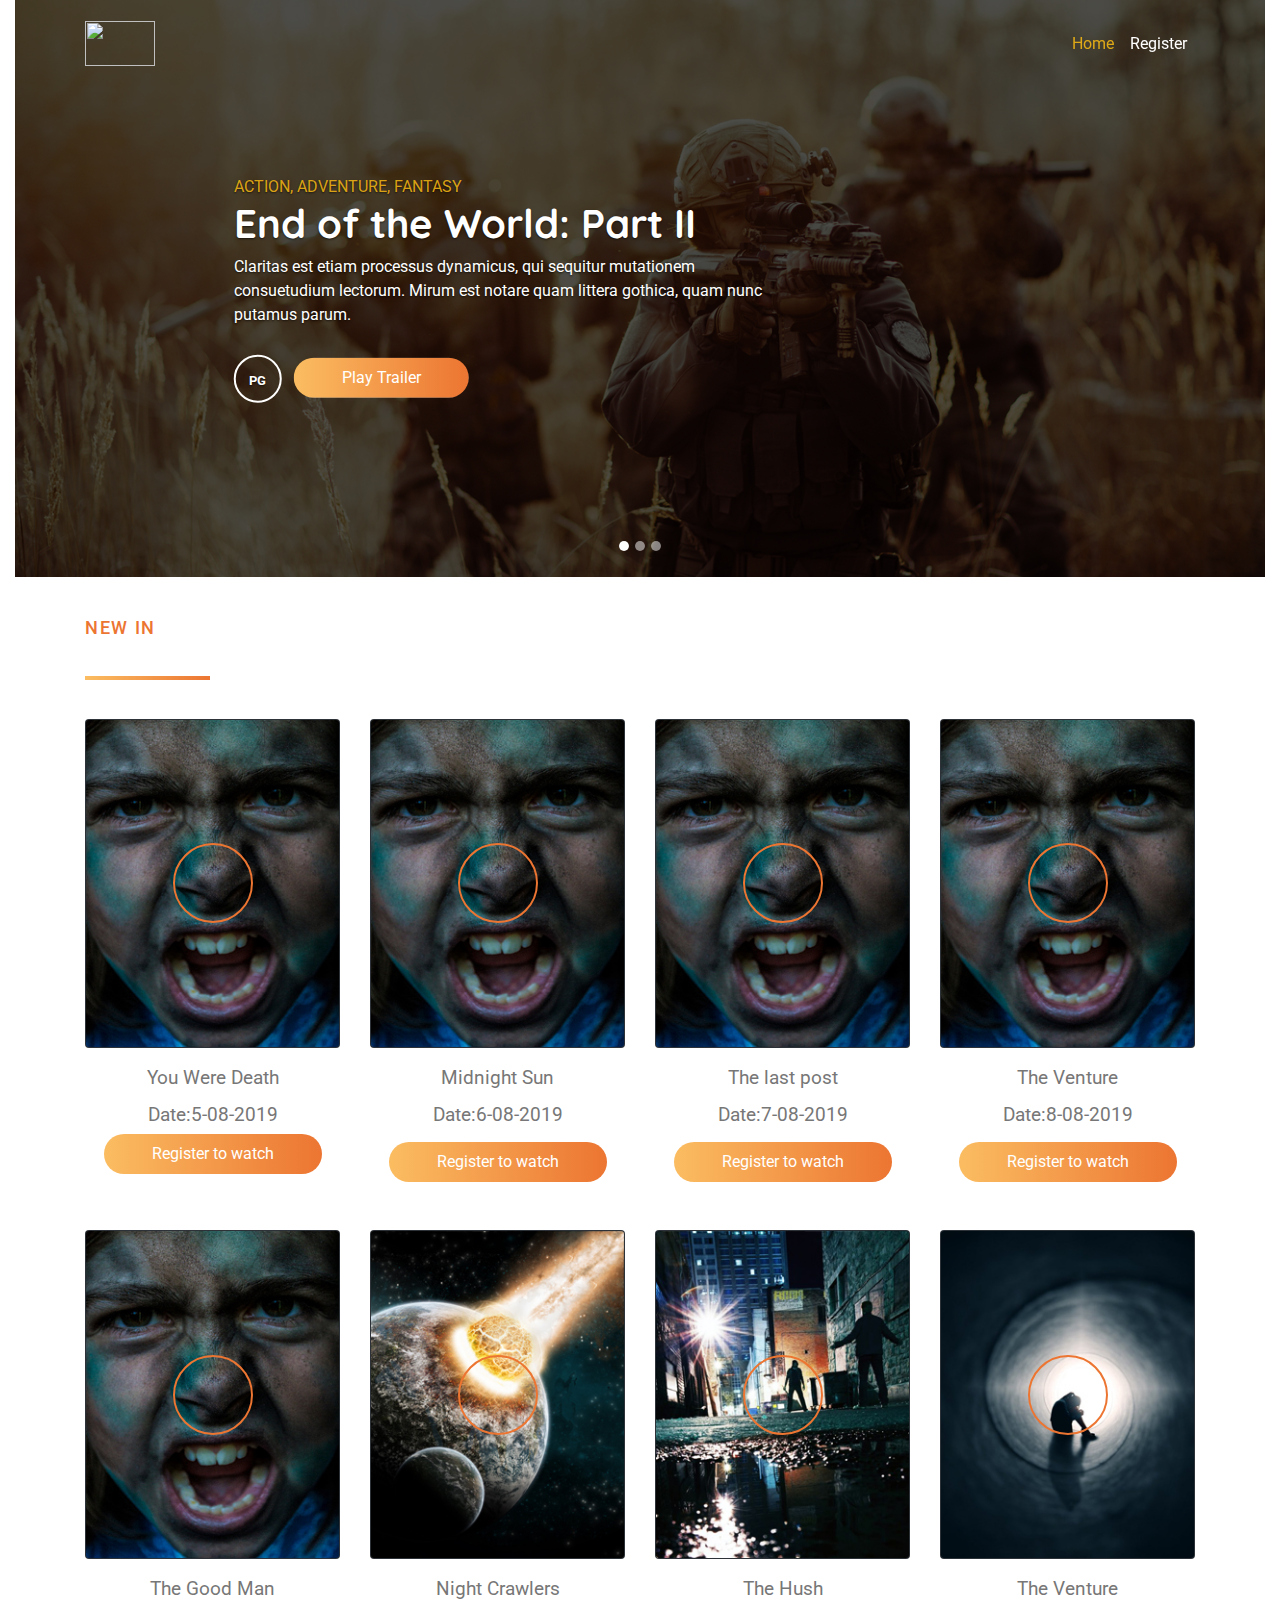
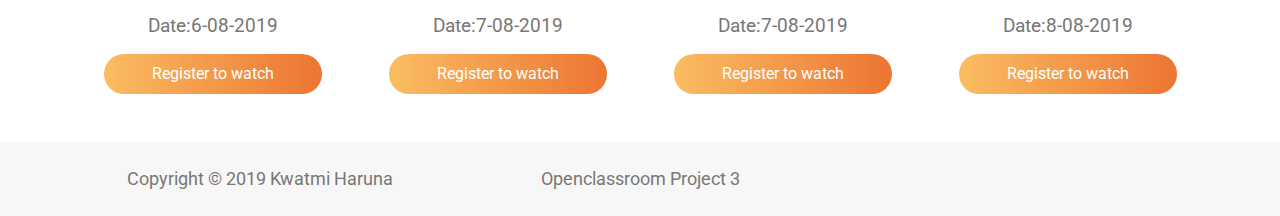
==== commit fc24de19: "form and details" ====
--- a/index.html
+++ b/index.html
@@ -32,7 +32,7 @@
 
 	<!-- slider -->
 	<section>
-		<div class="cotainer-fluid">
+		<div class="container-fluid">
   			<div id="carouselExampleCaptions" class="carousel slide" data-ride="carousel">
     			<ol class="carousel-indicators">
 			      <li data-target="#carouselExampleCaptions" data-slide-to="0" class="active"></li>
--- a/css/style.css
+++ b/css/style.css
@@ -5,7 +5,7 @@
 
 }
 
-
+/*navbar */
 .header-logo img{
 	width: 70px;
 	height: 45px;
@@ -29,14 +29,18 @@
 .navbar-light .navbar-nav .nav-link:focus, .navbar-light .navbar-nav .nav-link:hover {
     color: rgba(223, 130, 36, 0.92);
 }
+/*transparent navbar color*/
  .black{
 	background-color: #000000d4;
 	transition: 5s;
 }
-/*.carousel-item img{
-	width: 100%;
-	height: 100%;
-}*/
+/*navbar toggle mobile bars*/
+.fa-bars{
+
+  font-size: 2.5em;
+}
+/*slider */
+
 .carousel-item:after {
 	content:"";
   display:block;
@@ -77,7 +81,7 @@
  
 }
 
-
+/*pg span on slider */
 span {
 	 text-align: center;
 	 margin-top:  10px;
@@ -103,7 +107,7 @@
 }
 
 
-
+/*pg span style*/
 .certificate{
 
 	    font-size: 13px;
@@ -164,11 +168,7 @@
   left: 50%;
   transform: translate(-50%, -50%);  
   border-radius: 50%;
-  /*zoom: 1.1*/
-  /*color: #ec7532;*/
-  ;
-
-
+  
 }
 
 .fa-play{
@@ -186,7 +186,7 @@
    
     
 }
-
+/* rating */
 .rating{
 
   font-size: 1em;
@@ -199,15 +199,14 @@
     font-size: 1.2em;
 
 }
+
+/*review starts */
 .review{
   color: #ec7532;
 
 }
 
-.fa-bars{
-
-  font-size: 2.5em;
-}
+/*footer*/
 
 footer  {
     display: block;
@@ -222,3 +221,6 @@
 .footer-icon{
   font-size:  2.5em;
 }
+
+
+/*register*/
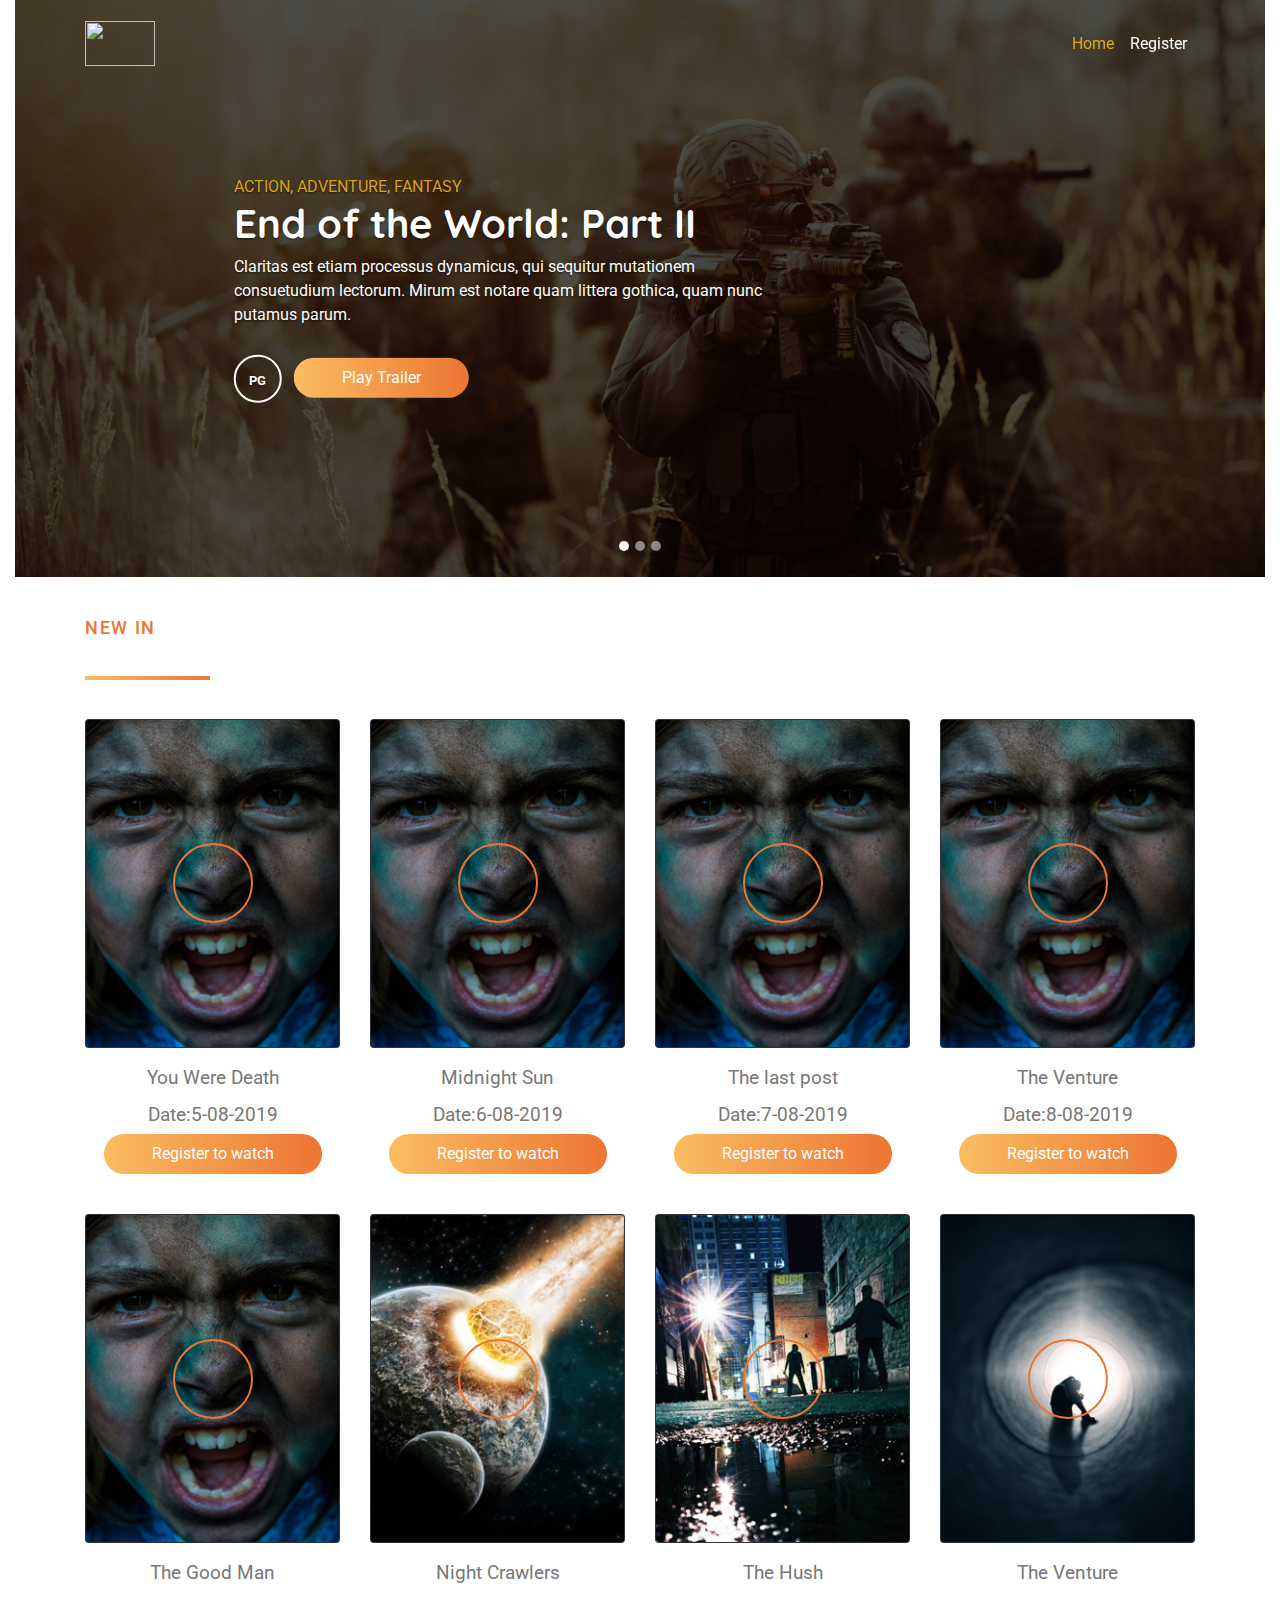
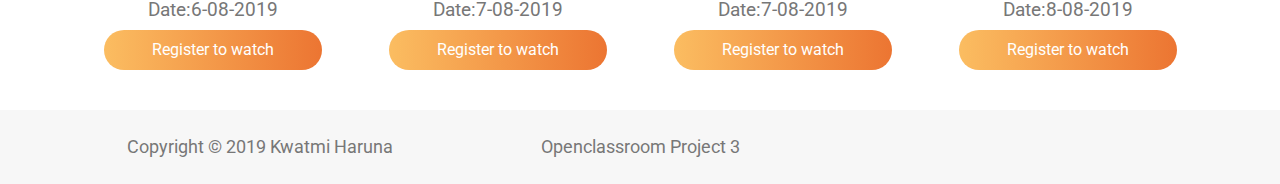
==== commit ea0643da: "register links added to buttons" ====
--- a/index.html
+++ b/index.html
@@ -93,8 +93,6 @@
 				<div class="col-lg-12 my-4">
 					<h2 class="tittle-txt">New in</h2>
 				</div>
-
-				
 				<div class="col-lg-3 col-md-6 col-sm-6 col-xs-12 my-3">
 					<div class="card bg-dark text-white rounded testing ">
 					  <img src="img/movie-1.jpg" class="card-img testing" alt="...">
@@ -112,7 +110,7 @@
 						<i class="fas fa-star review"></i>
 						<i class="fas fa-star review"></i>
 						<p>Date:5-08-2019</p>
-						 <button type="button" class="btn btn-light btn-trailer px-5 py-2">Register to watch</button>
+						 <a href="register.html" title=""><button type="button" class="btn btn-light btn-trailer px-5 py-2">Register to watch</button></a>
 					</div>
 				</div>
 				<div class="col-lg-3 col-md-6 col-sm-6 col-xs-12 my-3 ">
@@ -133,7 +131,7 @@
 						<i class="fas fa-star "></i>
 						<i class="fas fa-star "></i>
 						<p>Date:6-08-2019</p>
-						 <button type="button" class="btn btn-light btn-trailer my-2 px-5 py-2">Register to watch</button>
+						  <a href="register.html" title=""><button type="button" class="btn btn-light btn-trailer px-5 py-2">Register to watch</button></a>
 					</div>
 				</div>
 				<div class="col-lg-3 col-md-6 col-sm-6 col-xs-12 my-3">
@@ -153,7 +151,7 @@
 						<i class="fas fa-star review"></i>
 						<i class="fas fa-star "></i>
 						<p>Date:7-08-2019</p>
-						 <button type="button" class="btn btn-light btn-trailer my-2 px-5 py-2">Register to watch</button>
+						  <a href="register.html" title=""><button type="button" class="btn btn-light btn-trailer px-5 py-2">Register to watch</button></a>
 					</div>
 				</div>
 				<div class="col-lg-3 col-md-6 col-sm-6 col-xs-12  my-3">
@@ -173,7 +171,7 @@
 						<i class="fas fa-star "></i>
 						<i class="fas fa-star "></i>
 						<p>Date:8-08-2019</p>
-						 <button type="button" class="btn btn-light btn-trailer my-2 px-5 py-2">Register to watch</button>
+						 <a href="register.html" title=""><button type="button" class="btn btn-light btn-trailer px-5 py-2">Register to watch</button></a>
 					</div>
 
 				</div>
@@ -195,7 +193,7 @@
 						<i class="fas fa-star "></i>
 						<i class="fas fa-star "></i>
 						<p>Date:6-08-2019</p>
-						 <button type="button" class="btn btn-light btn-trailer my-2 px-5 py-2">Register to watch</button>
+						  <a href="register.html" title=""><button type="button" class="btn btn-light btn-trailer px-5 py-2">Register to watch</button></a>
 					</div>
 				</div>
 				<div class="col-lg-3 col-md-6 col-sm-6 col-xs-12 my-3">
@@ -215,7 +213,7 @@
 						<i class="fas fa-star review"></i>
 						<i class="fas fa-star review"></i>
 						<p>Date:7-08-2019</p>
-						 <button type="button" class="btn btn-light btn-trailer my-2 px-5 py-2">Register to watch</button>
+						 <a href="register.html" title=""><button type="button" class="btn btn-light btn-trailer px-5 py-2">Register to watch</button></a>
 					</div>
 				</div>
 				<div class="col-lg-3 col-md-6 col-sm-6 col-xs-12 my-3">
@@ -235,7 +233,7 @@
 						<i class="fas fa-star"></i>
 						<i class="fas fa-star"></i>
 						<p>Date:7-08-2019</p>
-						 <button type="button" class="btn btn-light btn-trailer my-2 px-5 py-2">Register to watch</button>
+						  <a href="register.html" title=""><button type="button" class="btn btn-light btn-trailer px-5 py-2">Register to watch</button></a>
 					</div>
 				</div>
 				<div class="col-lg-3 col-md-6 col-sm-6 col-xs-12 my-3">
@@ -255,12 +253,10 @@
 						<i class="fas fa-star review"></i>
 						<i class="fas fa-star"></i>
 						<p>Date:8-08-2019</p>
-						 <button type="button" class="btn btn-light btn-trailer my-2 px-5 py-2">Register to watch</button>
-					</div>
-				</div>
-				
+						 <a href="register.html" title=""><button type="button" class="btn btn-light btn-trailer px-5 py-2">Register to watch</button></a>
+					</div>
+				</div>
 			</div>
-			
 		</div>
 	</scection>
 	<section>
@@ -274,9 +270,9 @@
 							<p class="footer-text my-0">Openclassroom Project 3 </p>
 						</div>
 						<div class="col-lg-4 text-center  col-md-12 col-sm-6 col-xs-12">
-							<i class="fab fa-facebook-square footer-icon review"></i>
-							<i class="fab fa-twitter-square footer-icon review"></i>
-							<i class="fab fa-instagram footer-icon review"></i>
+							<a href="https://facebook.com" title="" target="blank"><i class="fab fa-facebook-square footer-icon review"></i></a>
+							<a href="https://twitter.com" title="" target="blank"><i class="fab fa-twitter-square footer-icon review"></i></a>
+							<a href="https://instagram.com" title="" target="blank"><i class="fab fa-instagram footer-icon review"></i></a>
 							
 						</div>
 					</div>
--- a/css/style.css
+++ b/css/style.css
@@ -33,6 +33,10 @@
  .black{
 	background-color: #000000d4;
 	transition: 5s;
+}
+.black-add{
+  background-color: #000;
+  transition: 5s;
 }
 /*navbar toggle mobile bars*/
 .fa-bars{
@@ -224,3 +228,23 @@
 
 
 /*register*/
+.bg{
+
+      background: linear-gradient(90deg, rgba(18, 18, 19, 0.69) 23%, rgba(0, 0, 0, 0.61) 69%), url(../img/hero-2.jpg) no-repeat;
+    position: cover;
+    background-size: cover;
+    height: 100%;
+    width: 100%;
+    /* background-repeat: no-repeat; */
+    background-size: cover;
+    background-repeat: no-repeat;
+}
+
+.contact-text{
+
+  color: #c4c4c4e3;
+  font-size: 1.7em;
+}
+.contact-header{
+  color: #f7f7f7;
+}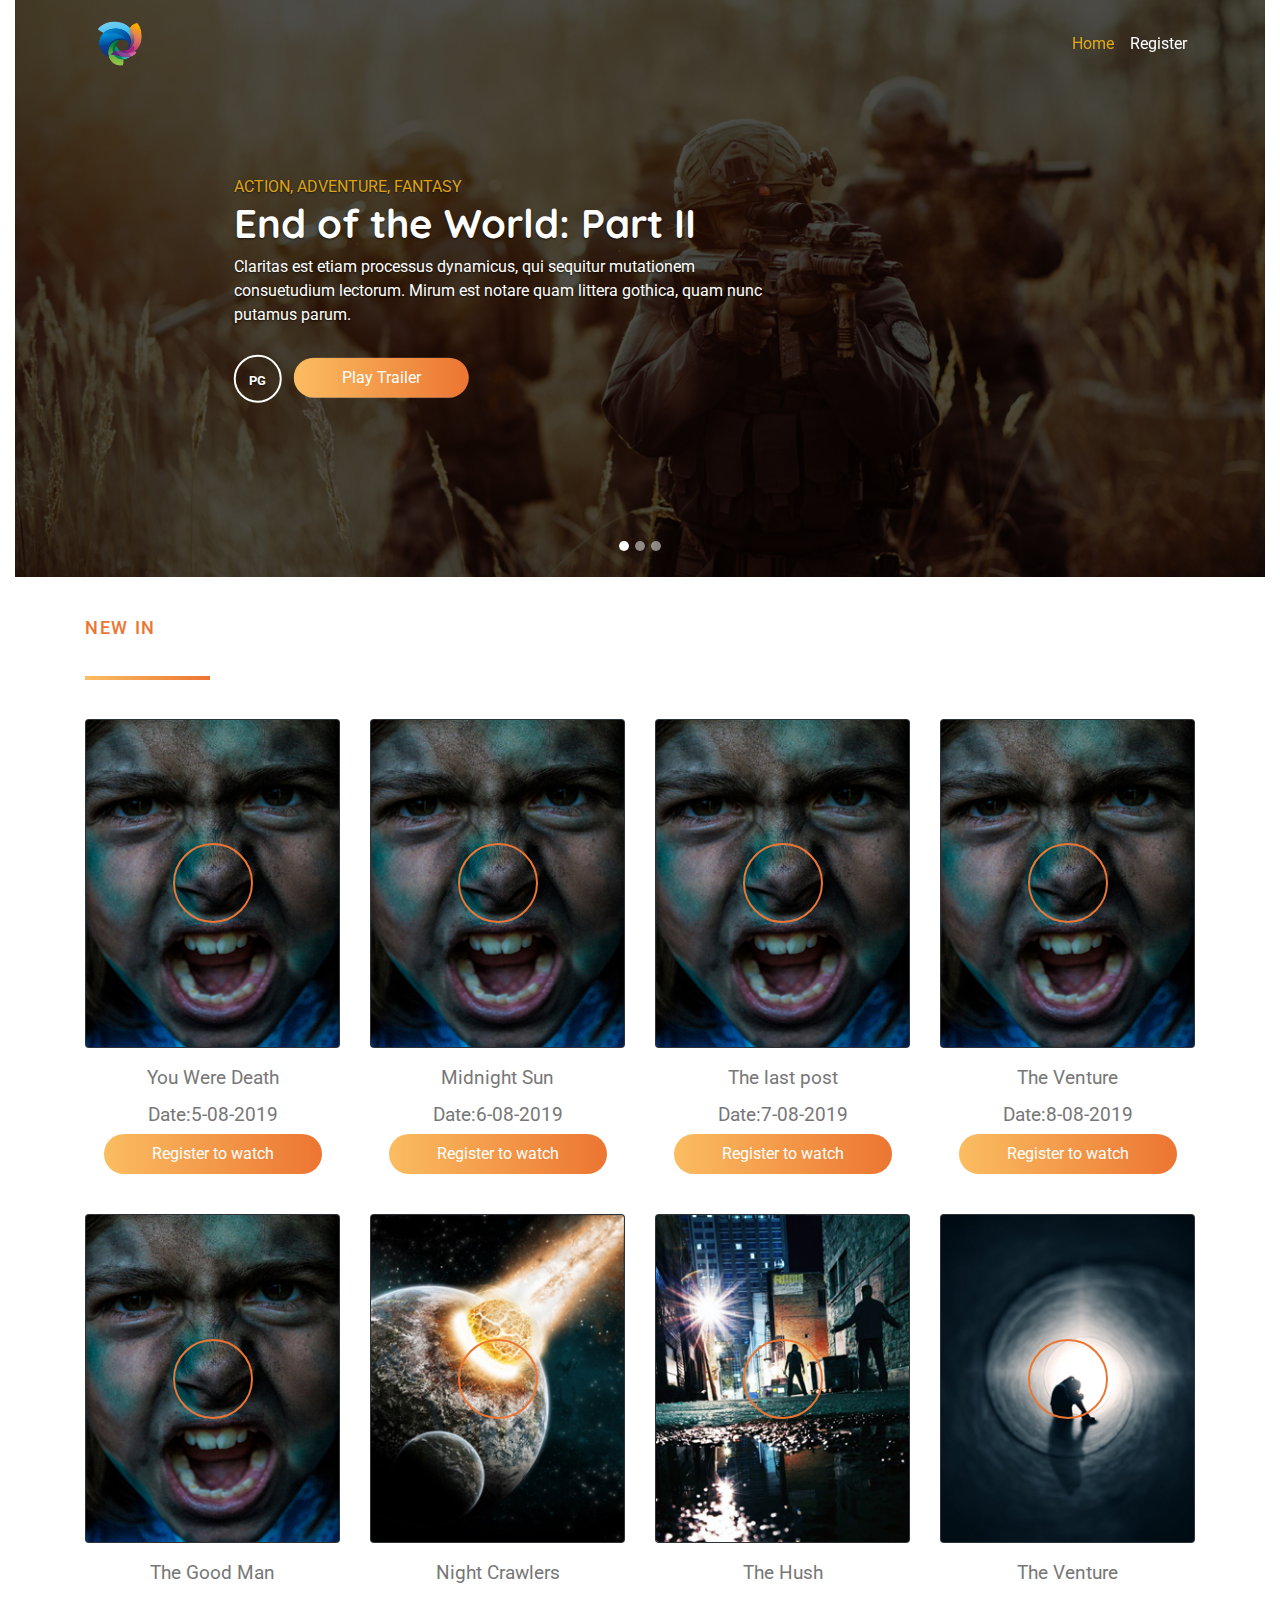
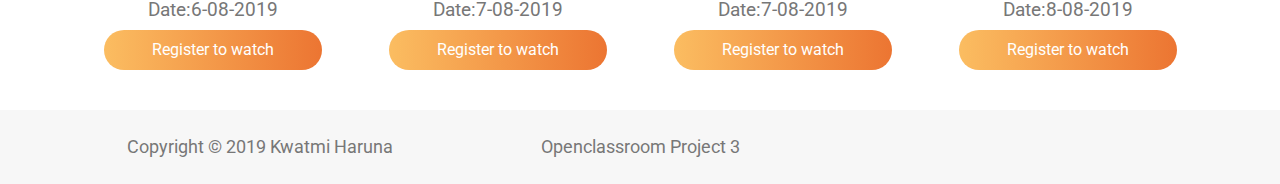
==== commit c21398b7: "clean up" ====
--- a/index.html
+++ b/index.html
@@ -14,7 +14,7 @@
 	<section class="header">
 		<nav class="navbar navbar-expand-lg fixed-top navbar-light text-white  px-5 py-3">
 			<div class="container nav-container">
-  				<a class="navbar-brand header-logo" href="index.html"><img src="img/logo.png" alt=""></a>
+  				<a class="navbar-brand header-logo" href="index.html"><img src="img/Logo.png" alt=""></a>
   				<button class="navbar-toggler" type="button" data-toggle="collapse" data-target="#navbarNavAltMarkup" aria-controls="navbarNavAltMarkup" aria-expanded="false" aria-label="Toggle navigation">
   					<i class="fa fa-bars text-white"></i>
 				</button>
